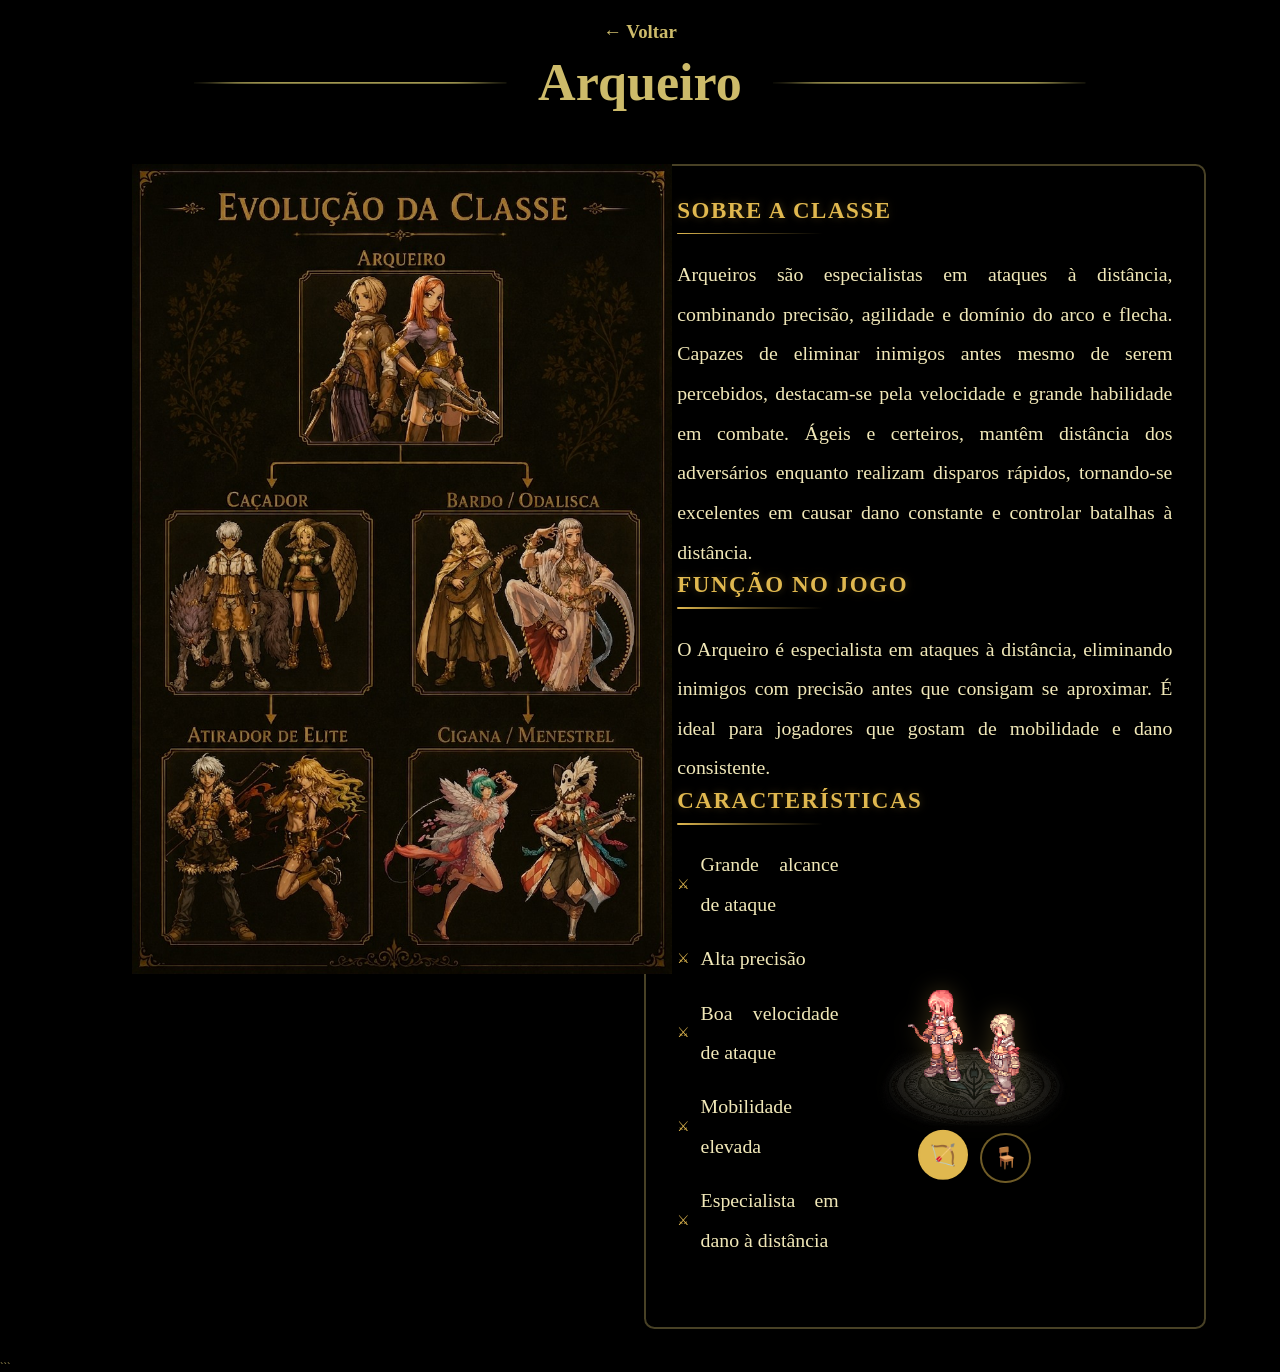
==== classes/arqueiro.html @ db2b911e "Alteração final" ====
<!DOCTYPE html>
<html lang="pt-br">
  <head>
    <meta charset="UTF-8" />
    <meta name="viewport" content="width=device-width, initial-scale=1.0" />

    <title>Arqueiro | Ragnarok Online</title>

    <link rel="stylesheet" href="../style.css" />
    <link rel="shortcut icon" href="../assets/img/favicon.ico" />
  </head>

  <body class="class-page">
    <header class="class-header">
      <a href="../index.html" class="back-button">
        ← Voltar
      </a>

      <div class="class-page-title">
        <img
          src="../assets/img/tracejado-1.png"
          alt=""
          loading="lazy"
        />

        <h1>Arqueiro</h1>

        <img
          src="../assets/img/tracejado-1.png"
          alt=""
          loading="lazy"
        />
      </div>
    </header>

    <main class="class-layout">

      <section class="class-tree class-reveal-left">
        <img
          src="../assets/img/evolution-archer.jpeg"
          alt="Árvore de evolução do Arqueiro"
        />
      </section>

      <section class="class-info">

        <div class="info-block class-reveal">
          <h2>Sobre a Classe</h2>

          <p>
Arqueiros são especialistas em ataques à distância, combinando precisão, agilidade e domínio do arco e flecha. Capazes de eliminar inimigos antes mesmo de serem percebidos, destacam-se pela velocidade e grande habilidade em combate.

Ágeis e certeiros, mantêm distância dos adversários enquanto realizam disparos rápidos, tornando-se excelentes em causar dano constante e controlar batalhas à distância.

          </p>
        </div>

        <div class="info-block class-reveal">
          <h2>Função no Jogo</h2>

          <p>
            O Arqueiro é especialista em ataques à distância,
            eliminando inimigos com precisão antes que consigam
            se aproximar. É ideal para jogadores que gostam de
            mobilidade e dano consistente.
          </p>
        </div>

        <div class="info-block class-reveal">
  <h2>Características</h2>

  <div class="characteristics-box">

    <ul>
      <li>Grande alcance de ataque</li>
      <li>Alta precisão</li>
      <li>Boa velocidade de ataque</li>
      <li>Mobilidade elevada</li>
      <li>Especialista em dano à distância</li>
    </ul>

    <div class="sprite-selector">

      <img
        src="../assets/img/sprite-archer-up.png"
        alt="Sprite do Arqueiro"
        class="class-character"
        id="classSprite"
      />

      <div class="sprite-buttons">

        <!-- EM PÉ / COMBATE -->
        <button
          class="sprite-btn active"
          data-img="../assets/img/sprite-archer-up.png"
        >
          🏹
        </button>

        <!-- SENTADO -->
        <button
          class="sprite-btn"
          data-img="../assets/img/sprite-archer-down.png"
        >
          🪑
        </button>

      </div>
    </div>

  </div>
</div>

      </section>
    </main>

    <script src="../app.js"></script>
  </body>
</html>
```
---- style.css ----
:root {
  --golden-color: #cdbb6a;
  --golden-soft: #e3d38b;
  --white: #ffffff;
  --main-font: "Cinzel", serif;
  --section-bg: url("./assets/img/fundo-sobre.png");
  --classes-bg: url("./assets/img/fundo personagens.png");
  --history-bg: url("./assets/img/Fundo 1.png");
}

* {
  margin: 0;
  padding: 0;
  box-sizing: border-box;
  scroll-behavior: smooth;
}

html {
  font-size: 65.2%;
}

body {
  font-family: var(--main-font);
  color: var(--golden-color);
  background-color: #000;
}

li,
a {
  list-style: none;
  text-decoration: none;
}

.white-text {
  color: var(--white) !important;
}

/* HERO */

.inicial {
  width: 100%;
  max-width: 100vw;
  height: 49vw;
  max-height: 100vh;
  background-attachment: fixed;
}

.capa-inicial {
  width: 100%;
  height: 100%;
  background-image: url("./assets/img/Ragnarok-Online-Wallpaper-in-2019-Wallpaper-Games-Hd-desktop.jpg");
  background-size: 100%;
  background-position: center top;
  background-repeat: no-repeat;
  position: relative;
}

/* MENU */

.menu-container {
  width: 100%;
  padding: 1.5rem 2rem;
  display: flex;
  align-items: center;
  justify-content: flex-end;
  background: linear-gradient(
    to bottom,
    rgba(0, 0, 0, 0.45),
    rgba(0, 0, 0, 0.08)
  );
  backdrop-filter: blur(4px);
}

.logo img {
  max-width: 47rem;
  margin-left: 2.5rem;
}

.menu-fast-access {
  display: flex;
  align-items: center;
  margin-left: auto;
}

.menu-options {
  display: flex;
  align-items: center;
  gap: 3rem;
  padding-right: 4rem;
}

.menu-options a {
  position: relative;
}

.menu-options a li {
  color: var(--golden-color);
  font-size: 2.8rem;
  font-weight: 700;
  letter-spacing: 0.1rem;
  transition: color 0.28s ease, text-shadow 0.28s ease, transform 0.28s ease;
}

.menu-options a li:hover {
  color: var(--white);
  text-shadow:
    0 0 0.6rem rgba(255, 255, 255, 0.55),
    0 0 1rem rgba(205, 187, 106, 0.35);
  transform: translateY(-0.2rem);
}

.menu-options a::after {
  content: "";
  position: absolute;
  left: 0;
  bottom: -0.6rem;
  width: 0%;
  height: 0.2rem;
  background: var(--golden-color);
  transition: width 0.3s ease;
}

.menu-options a:hover::after {
  width: 100%;
}

#btn-mobile {
  display: none;
}

/* HERO INFO */

.grid-inicial {
  height: 85%;
  display: grid;
  grid-template-rows: 1fr 2fr;
}

.grid-tag {
  display: flex;
  align-items: flex-end;
}
/* TITLES */

.tittle {
  width: 100%;
  display: flex;
  justify-content: center;
  align-items: center;
  padding-top: 3rem;
}

.tittle h2 {
  font-size: 5rem;
  margin-inline: 4rem;
  color: var(--golden-color);
}

.tittle img {
  width: 41rem;
  height: 0.1vh;
}

.separator img {
  width: 100%;
  height: 0.1vh;
  margin-block: 1rem;
}

/* HISTORIA */

#historia {
  width: 100%;
  background: var(--history-bg);
  background-repeat: no-repeat;
  background-size: cover;
  padding-bottom: 4rem;
}

.history-1 {
  display: flex;
  align-items: center;
}

.history-1 {
  display: flex;
  align-items: center;
  justify-content: center;
  gap: 6rem;
  padding: 3rem;
  max-width: 140rem;
  margin: 0 auto;
}
.history-1 img {
  width: 40%;
  height: 40rem;
  object-fit: cover;
  border-radius: 1rem;
  display: block;
}

.history-1 p {
  width: 40%;
  font-size: 2rem;
  line-height: 1.8;
  font-weight: bold;
  text-align: center;
}

.history-1 p {
  padding: 0;
}


/* CLASSES */

#classes {
  width: 100%;
  min-height: 100vh;
  padding-bottom: 5rem;
  background: var(--classes-bg);
  background-repeat: no-repeat;
  background-size: cover;
}

.classes-container {
  width: 100%;
  display: flex;
  justify-content: center;
  padding-inline: 2rem;
}

.classes-grid {
  width: 100%;
  max-width: 115rem;
  margin: 0 auto;
  display: grid;
  grid-template-columns: repeat(6, 1fr);
  gap: 2.5rem 2rem;
  padding-top: 2rem;
}

.class-card {
  width: 100%;
  display: flex;
  flex-direction: column;
  align-items: center;
  overflow: hidden;
  border-radius: 1rem;
  transform-style: preserve-3d;
  will-change: transform;
  transition: box-shadow 0.3s ease;
}

.class-card p {
  margin-bottom: 1rem;
  font-size: 3rem;
  font-weight: bold;
  color: var(--golden-color);
  text-align: center;
  transition: color 0.3s ease;
}

.class-card img {
  width: 100%;
  height: 35rem;
  object-fit: cover;
  display: block;
  border: 0.2rem solid rgba(205, 187, 106, 0.35);
  border-radius: 1rem;
  filter: grayscale(100%) brightness(0.78);
  transition: transform 0.25s ease, filter 0.3s ease, box-shadow 0.3s ease;
}

.class-card:hover {
  box-shadow: 0 1rem 2.2rem rgba(0, 0, 0, 0.28);
}

.class-card:hover p {
  color: var(--golden-soft);
}

.class-card:hover img {
  filter: grayscale(0%) brightness(1);
  box-shadow: 0 0 1.2rem rgba(205, 187, 106, 0.18);
}

/* 3 em cima */
.class-card:nth-child(1) {
  grid-column: 1 / 3;
}

.class-card:nth-child(2) {
  grid-column: 3 / 5;
}

.class-card:nth-child(3) {
  grid-column: 5 / 7;
}

/* 3 embaixo */
.class-card:nth-child(4) {
  grid-column: 1 / 3;
}

.class-card:nth-child(5) {
  grid-column: 3 / 5;
}

.class-card:nth-child(6) {
  grid-column: 5 / 7;
}


/* MUNDO */

#mundo {
  width: 100%;
  min-height: 100vh;
  padding-bottom: 5rem;
  background: var(--section-bg);
  background-repeat: no-repeat;
  background-size: cover;
}

.world-intro {
  width: 100%;
  max-width: 110rem;
  margin: 0 auto;
  padding: 3rem 2rem 1rem;
}

.world-intro p {
  font-size: 2rem;
  line-height: 1.7;
  font-weight: bold;
  text-align: center;
}

.world-grid {
  width: 100%;
  max-width: 145rem;
  margin: 0 auto;
  padding: 3rem 2rem 0;
  display: grid;
  grid-template-columns: repeat(2, 1fr);
  gap: 3rem;
}

.world-card {
  border-radius: 1rem;
  overflow: hidden;
  background: transparent;
  transition: all 0.3s ease;
  width: 90%;
  
}

/* luz suave lateral */
.world-card::after {
   opacity: 1;
  content: "";
  position: absolute;
  inset: 0;
  background: linear-gradient(
    120deg,
    transparent 60%,
    rgba(255, 255, 255, 0.08),
    transparent
  );
  opacity: 0;
  transition: 0.4s;
  pointer-events: none;
}
.world-card:hover {
  transform: translateY(-2px);
  transform: scale(1.03);
}

.world-card img {
  width: 100%;
  height: 28rem; /* ou 26rem se quiser menor */
  object-fit: cover;
  border-radius: 0.8rem;
  transition: transform 0.4s ease;
}

.world-card-content {
  padding: 2rem;
}

.world-card-content h3 {
  font-size: 2.8rem;
  margin-bottom: 1.2rem;
  text-align: center;
}

.world-card-content p {
  font-size: 1.8rem;
  line-height: 1.7;
  font-weight: bold;
  text-align: center;
}

/* SCREENSHOTS */

#wallpapers {
  width: 100%;
  min-height: 0;
  padding-bottom: 4rem;
  background: var(--section-bg);
  background-repeat: no-repeat;
  background-size: cover;
}

#slider {
  width: 100%;
  max-width: 100vw;
  height: 43vw;
  position: relative;
  overflow: hidden;
  padding-top: 1.3rem;
  isolation: isolate;
}

#slider img {
  position: absolute;
  inset: 0;
  width: 100%;
  height: 100%;
  object-fit: cover;

  opacity: 0;
  transform: scale(1.1);
  filter: brightness(0.9) saturate(1.05);

  transition:
    opacity 0.8s ease,
    transform 4s ease,
    filter 0.8s ease;
}

#slider img.selected {
  opacity: 1;
  transform: scale(1);
  filter: brightness(1) saturate(1.1);
}

.slider-fx {
  position: absolute;
  inset: 0;
  z-index: 3;
  pointer-events: none;
  opacity: 0;
}

#slider.glitch .slider-fx {
  opacity: 1;
  animation: gamerFlash 0.45s ease;
}

#slider.glitch .slider-fx::before,
#slider.glitch .slider-fx::after {
  content: "";
  position: absolute;
  inset: 0;
}

#slider.glitch .slider-fx::before {
  background: radial-gradient(
    circle at center,
    rgba(255, 255, 255, 0.22) 0%,
    rgba(255, 255, 255, 0.08) 25%,
    transparent 60%
  );
  animation: softPulse 0.45s ease;
}

#slider.glitch .slider-fx::after {
  background: linear-gradient(
    110deg,
    transparent 0%,
    rgba(255, 255, 255, 0.45) 40%,
    rgba(205, 187, 106, 0.35) 50%,
    transparent 65%
  );
  transform: translateX(-120%);
  animation: energySwipe 0.55s ease;
}

@keyframes gamerFlash {
  0% {
    opacity: 0;
  }
  25% {
    opacity: 1;
  }
  100% {
    opacity: 0;
  }
}

@keyframes softPulse {
  0% {
    opacity: 0;
    transform: scale(0.96);
  }
  40% {
    opacity: 1;
    transform: scale(1);
  }
  100% {
    opacity: 0;
    transform: scale(1.03);
  }
}

@keyframes energySwipe {
  0% {
    transform: translateX(-120%);
    opacity: 0;
  }
  30% {
    opacity: 1;
  }
  100% {
    transform: translateX(120%);
    opacity: 0;
  }
}
/* FOOTER / BACK */

.back-to-top {
  position: fixed;
  right: 2rem;
  bottom: 2rem;
  width: 6rem;
  height: 6rem;
  display: flex;
  justify-content: center;
  align-items: center;
  background: var(--white);
  border-radius: 50%;
  border: 0.1rem solid rgba(205, 187, 106, 0.45);
  transition: all 250ms ease;
  z-index: 999;
  opacity: 0;
  visibility: hidden;
  transform: translateY(2rem);
}
 .back-to-top.show {
  opacity: 1;
  visibility: visible;
  transform: translateY(0);
}

.back-to-top img {
  width: 3rem;
  height: 3rem;
}

.arrow-up {
  transition: opacity 500ms ease-in-out;
}

.icone-poring {
  position: absolute;
  opacity: 0;
  transition: opacity 500ms ease-in-out;
}

footer {
  max-width: 100%;
  padding-block: 2rem;
  font-size: 2.2rem;
  font-weight: bold;
  text-align: center;
  background: var(--section-bg);
}

footer .separator img {
  max-width: 80%;
}

.hide {
  display: none;
}

/* RESPONSIVO */

@media (max-width: 1366px) {
  .logo img {
    max-width: 30rem;
  }

  .menu-options {
    gap: 2rem;
    padding-right: 2.3rem;
  }

  .menu-options a li {
    font-size: 2.4rem;
  }

  .age-tag-desc {
    gap: 1rem;
  }

  .group-age li {
    font-size: 2rem;
  }

  .history-1 p,
  .history-2 p,
  .world-intro p {
    font-size: 1.8rem;
  }

  .class-card p {
    font-size: 2.6rem;
  }

  .world-card-content h3 {
    font-size: 2.4rem;
  }

  .world-card-content p {
    font-size: 1.7rem;
  }
}

@media (max-width: 1100px) {
  .inicial {
    min-height: 100vh;
  }

  .capa-inicial {
    background: url("./assets/img/mobile-background 2.png");
    background-size: cover;
    background-position: center;
    background-repeat: no-repeat;
  }

  .group-age {
    padding-top: 3rem;
  }

  .menu-options {
    gap: 2rem;
    padding-right: 1.2rem;
  }

  .menu-options a li {
    font-size: 2rem;
  }

  .history-1,
  .history-2 {
    padding: 0;
    flex-direction: column;
  }

  .history-1 img,
  .history-2 img {
    width: 100%;
    padding-inline: 1.2rem;
  }

  .history-1 p,
  .history-2 p {
    width: 100%;
    padding-block: 1rem;
  }

  .history-2 {
    flex-direction: column-reverse;
  }

  .classes-grid {
    max-width: 90rem;
    gap: 2rem 1.5rem;
  }

  .world-grid {
    grid-template-columns: 1fr;
  }
}

@media (max-width: 900px) {
  .inicial {
    min-height: 96vh;
  }

  .capa-inicial {
    background-repeat: no-repeat;
    background-size: cover;
    background-position: center center;
  }

  .menu-container {
    justify-content: space-between;
  }

  .menu-options {
    position: absolute;
    top: 7.7rem;
    right: 0;
    width: 100%;
    height: 0;
    display: block;
    visibility: hidden;
    overflow-y: hidden;
    background-color: rgba(0, 0, 0, 0.88);
    transition: 0.3s;
    z-index: 200;
    padding-right: 0;
  }

  .menu-options a {
    display: none;
  }

  .menu-options a::after {
    display: none;
  }

  #btn-mobile {
    display: block;
    margin-right: 1.5rem;
    border: none;
    background-color: transparent;
  }

  .rat-icon-menu {
    width: 3.7rem;
    height: 3.7rem;
    border: none;
    border-radius: 1.5rem;
  }

  .menu-options.mobile-ativo {
    height: calc(100vh - 7.7rem);
    display: flex;
    flex-direction: column;
    justify-content: center;
    gap: 6rem;
    padding-bottom: 7.2rem;
    visibility: visible;
    overflow-y: auto;
  }

  .menu-options.mobile-ativo a {
    width: 100%;
    display: flex;
    justify-content: center;
    align-items: center;
  }

  .menu-options.mobile-ativo a li {
    font-size: 2.8rem;
  }

  .age-img {
    padding-top: 1rem;
  }

  .age-img img {
    width: 9rem;
    height: 9rem;
  }

  .age-info-group {
    display: none;
  }

  .classes-grid {
    grid-template-columns: 1fr;
    max-width: 32rem;
  }

.class-card:nth-child(1),
.class-card:nth-child(2),
.class-card:nth-child(3),
.class-card:nth-child(4),
.class-card:nth-child(5),
.class-card:nth-child(6) {
  grid-column: auto;
}

  .world-card img {
    height: 24rem;
  }
}

@media (max-width: 700px) {
  .inicial {
    min-height: 80vh;
  }

  .menu-options.mobile-ativo a li {
    font-size: 2.5rem;
  }

  .world-intro p,
  .world-card-content p {
    font-size: 1.6rem;
  }

  .world-card-content h3 {
    font-size: 2.2rem;
  }

  .class-card img {
    height: 30rem;
  }
}

@media (max-width: 520px) {
  .inicial {
    min-height: 55vh;
  }

  .capa-inicial {
    background-size: cover;
    max-height: 60vh;
  }

  .menu-options.mobile-ativo a li {
    font-size: 2.5rem;
  }

  .logo img {
    margin: 0;
    padding-left: 1.2rem;
    max-width: 25rem;
  }

  .tittle {
    flex-direction: column;
    padding-block: 1rem;
  }

  .tittle h2 {
    font-size: 3.6rem;
  }

  .tittle img {
    width: 18rem;
  }

  .class-card img {
    height: 26rem;
    max-width: 91%;
  }

  #wallpapers .tittle {
    flex-direction: column;
  }

  .history-1 p,
  .history-2 p {
    font-size: 1.6rem;
  }

  .world-card img {
    height: 20rem;
  }
}
/* REVEAL ON SCROLL */

.reveal {
  opacity: 0;
  transform: translateY(60px);
  transition: opacity 0.7s ease, transform 0.7s ease;
}

.reveal-left {
  opacity: 0;
  transform: translateX(-60px);
  transition: opacity 0.7s ease, transform 0.7s ease;
}

.reveal-right {
  opacity: 0;
  transform: translateX(60px);
  transition: opacity 0.7s ease, transform 0.7s ease;
}

.reveal-visible {
  opacity: 1;
  transform: translate(0, 0);
}
.petals {
  position: absolute;
  inset: 0;
  pointer-events: none;
  overflow: hidden;
  z-index: 2;
}

.petal {
  position: absolute;
  top: -40px;
  width: 18px;
  height: 12px;
  background: radial-gradient(circle at 30% 30%, #ffd6e7, #f7a8c4 70%, #e889aa);
  border-radius: 70% 30% 70% 30%;
  opacity: 0.85;
  filter: blur(0.2px);
  animation-name: fallPetal;
  animation-timing-function: linear;
  animation-iteration-count: infinite;
}

@keyframes fallPetal {
  0% {
    transform: translate3d(0, -40px, 0) rotate(0deg);
    opacity: 0;
  }

  10% {
    opacity: 0.9;
  }

  100% {
    transform: translate3d(120px, 110vh, 0) rotate(360deg);
    opacity: 0.2;
  }
}

/* PÁGINA DAS CLASSES */

.class-page {
  min-height: 100vh;
  background: #000;
  color: var(--golden-color);
}

.class-header {
  padding: 2rem 4rem;
  text-align: center;
}

.class-header h1 {
  font-size: 5rem;
  margin-top: 1rem;
}

.back-button {
  color: var(--golden-color);
  font-size: 1.8rem;
  font-weight: bold;
}

.class-layout {
  display: grid;
  grid-template-columns: 46% 42%;
  justify-content: center;
  padding: 3rem 2rem;
  align-items: stretch;
  gap: 4rem;
}

.class-tree {
  flex: 1.15;
}

.class-tree img {
  width: 115%;
  max-width: none;
  height: 90vh;
  object-fit: contain;
  display: block;
}

.class-info {
  background: rgba(0, 0, 0, 0.7);
  border: 0.2rem solid rgba(205, 187, 106, 0.35);
  border-radius: 1rem;
  padding: 3rem;
  margin-left: -4rem;

  height: 82vh;
  overflow: hidden;
}

.class-info h2 {
  font-size: 2.2rem;
  color: #e0b84f;
  text-transform: uppercase;
  letter-spacing: 0.15rem;
  margin-bottom: 2rem;
  padding-bottom: 1rem;
  position: relative;

  text-shadow:
    0 0 0.8rem rgba(224, 184, 79, 0.25),
    0 0 1.6rem rgba(224, 184, 79, 0.12);
}

.class-info h2::after {
  content: "";
  position: absolute;
  left: 0;
  bottom: 0;

  width: 14rem;
  height: 0.15rem;

  background: linear-gradient(
    90deg,
    #e0b84f,
    rgba(224, 184, 79, 0.4),
    transparent
  );

  border-radius: 999px;
}

.class-info ul {
  list-style: none;
  padding-left: 0;
  margin-left: 0;
}

.class-info li {
  display: flex;
  align-items: center;
  gap: 1rem;
  margin-bottom: 1.4rem;
  margin-left: -2rem;}

.class-info li::before {
  content: "⚔";
  color: #e0b84f;
  font-size: 1.3rem;
  font-family: "Times New Roman", serif;
  line-height: 1;
}


.class-info p,
.class-info li {
  font-size: 1.90rem;
  line-height: 2;
  color: #f1e8b8;
  text-align: justify;
  text-justify: inter-word;
  hyphens: auto;
}

.class-info ul {
  margin-left: 2rem;
  margin-bottom: 2rem;
}

/* RESPONSIVO */
@media (max-width: 900px) {
.class-layout {
  display: grid;
  grid-template-columns: 42% 48%;
  gap: 4rem;
  align-items: start;
  justify-content: center;
  padding: 2rem 4rem 5rem;
}

.class-tree {
  width: 100%;
}

.class-tree img {
  width: 100%;
  height: 82vh;
  object-fit: contain;
  display: block;
}

.class-info {
  height: 82vh;
  overflow: hidden;
  margin-left: 0;
}

  .class-header h1 {
    font-size: 4rem;
  }

.class-info h2 {
  font-size: 3rem;
}

.class-info p,
.class-info li {
  font-size: 1.75rem;
  line-height: 1.85;
  color: #f1e8b8;
}
}
.class-page-title {
  width: 100%;
  display: flex;
  align-items: center;
  justify-content: center;
  gap: 3rem;
  padding-top: 1rem;
}

.class-page-title h1 {
  font-size: 5rem;
  margin: 0;
  color: var(--golden-color);
}

.class-page-title img {
  width: 30rem;
  height: auto;
  object-fit: contain;
}
.class-reveal {
  opacity: 0;
  transform: translateY(40px);
  transition: all 0.8s ease;
}

.class-reveal.class-reveal-visible {
  opacity: 1;
  transform: translateY(0);
}
.class-reveal-left {
  opacity: 0;
  transform: translateX(-80px);
  transition: opacity 0.8s ease, transform 0.8s ease;
}

.class-reveal-left.class-reveal-visible {
  opacity: 1;
  transform: translateX(0);
}
.class-info {
  min-height: 82vh !important;
  height: auto !important;
  max-height: none !important;
  overflow: visible !important;
}
/* SPRITE INTERATIVO */

.characteristics-box {
  display: flex;
  align-items: center;
  gap: 2rem;
}

.characteristics-box ul {
  flex: 1;
}

.sprite-selector {
  display: flex;
  flex-direction: column;
  align-items: center;

  margin-right: 8rem; /* puxa para esquerda */
}

.class-character {
  width: 22rem;
  height: auto;
  object-fit: contain;
  filter: drop-shadow(0 0 1rem rgba(224, 184, 79, 0.25));
  transition: transform 0.3s ease, opacity 0.25s ease;
}

.class-character:hover {
  transform: scale(1.05);
}

.sprite-buttons {
  display: flex;
  gap: 1.2rem;
}

.sprite-btn {
  width: 4.8rem;
  height: 4.8rem;
  border-radius: 50%;
  border: 0.2rem solid rgba(224, 184, 79, 0.5);
  background: rgba(0, 0, 0, 0.75);
  color: #e0b84f;
  font-size: 2rem;
  cursor: pointer;
  transition: 0.3s ease;
}

.sprite-btn:hover,
.sprite-btn.active {
  background: #e0b84f;
  color: #000;
  transform: translateY(-0.3rem);
}
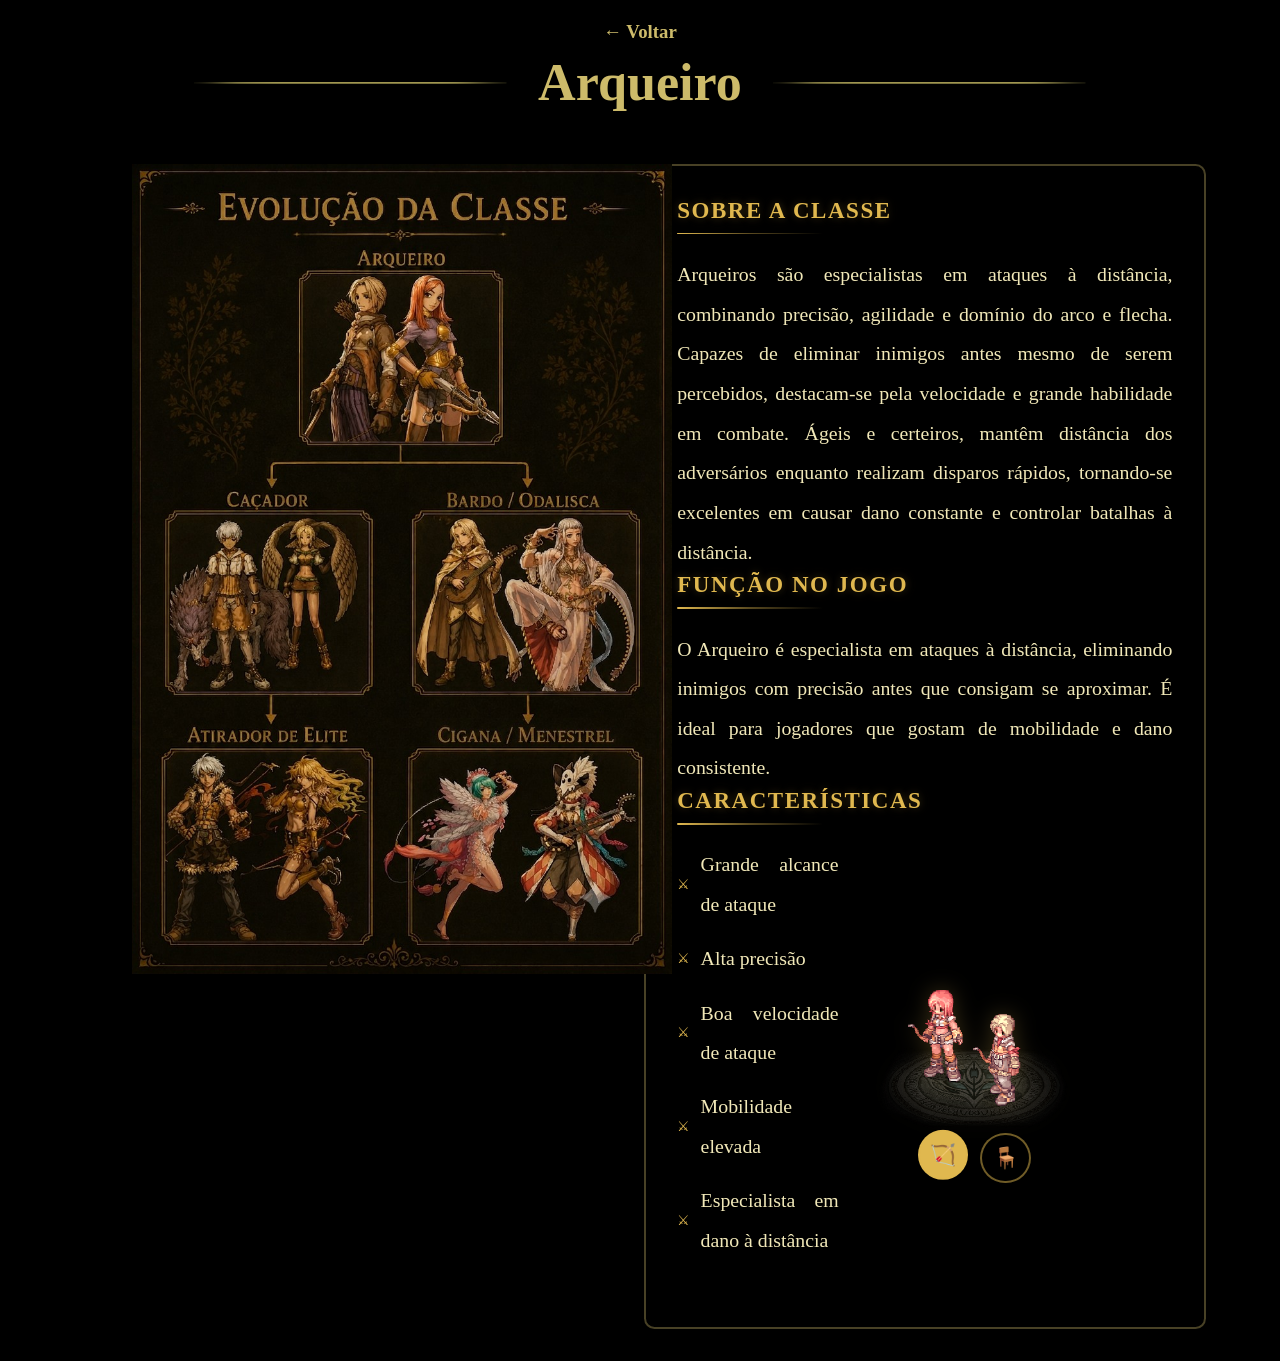
==== commit 765d57f5: "Finalizado e revisado" ====
--- a/classes/arqueiro.html
+++ b/classes/arqueiro.html
@@ -118,5 +118,4 @@
 
     <script src="../app.js"></script>
   </body>
-</html>
-```
+</html>
--- a/style.css
+++ b/style.css
@@ -23,6 +23,8 @@
   font-family: var(--main-font);
   color: var(--golden-color);
   background-color: #000;
+   caret-color: transparent;
+  
 }
 
 li,
@@ -39,22 +41,38 @@
 
 .inicial {
   width: 100%;
-  max-width: 100vw;
-  height: 49vw;
-  max-height: 100vh;
-  background-attachment: fixed;
+  overflow: hidden;
+  position: relative;
 }
 
 .capa-inicial {
   width: 100%;
-  height: 100%;
+  height: 100vh;
+
   background-image: url("./assets/img/Ragnarok-Online-Wallpaper-in-2019-Wallpaper-Games-Hd-desktop.jpg");
-  background-size: 100%;
+  background-size: cover;
+  background-repeat: no-repeat;
   background-position: center top;
-  background-repeat: no-repeat;
-  position: relative;
-}
-
+}
+
+/* MOBILE */
+@media (max-width: 768px) {
+  .capa-inicial {
+    height: 65vh;
+
+    /* move a imagem */
+    background-position: 35% top;
+  }
+}
+
+@media (max-width: 480px) {
+  .capa-inicial {
+    height: 58vh;
+
+    /* enquadramento do celular */
+    background-position: 38% top;
+  }
+}
 /* MENU */
 
 .menu-container {
@@ -630,16 +648,6 @@
 }
 
 @media (max-width: 1100px) {
-  .inicial {
-    min-height: 100vh;
-  }
-
-  .capa-inicial {
-    background: url("./assets/img/mobile-background 2.png");
-    background-size: cover;
-    background-position: center;
-    background-repeat: no-repeat;
-  }
 
   .group-age {
     padding-top: 3rem;
@@ -1198,3 +1206,197 @@
   color: #000;
   transform: translateY(-0.3rem);
 }
+/* =========================
+   RESPONSIVIDADE MOBILE
+========================= */
+
+@media screen and (max-width: 768px) {
+
+  /* layout vertical */
+  .class-layout {
+    display: flex;
+    flex-direction: column;
+    align-items: center;
+    gap: 2rem;
+    padding: 1rem;
+  }
+
+  /* imagem da evolução */
+  .class-tree {
+    width: 100%;
+    display: flex;
+    justify-content: center;
+  }
+
+  .class-tree img {
+    width: 95%;
+    max-width: 420px;
+    height: auto;
+  }
+
+  /* bloco direito */
+  .class-info {
+    width: 100%;
+    max-width: 100%;
+  }
+
+  .info-block {
+    width: 100%;
+    padding: 1.5rem;
+    box-sizing: border-box;
+  }
+
+  /* título principal */
+  .class-page-title h1 {
+    font-size: 2.3rem;
+    text-align: center;
+  }
+
+  /* títulos internos */
+  .info-block h2 {
+    font-size: 1.8rem;
+  }
+
+  /* texto */
+  .class-info p {
+    font-size: 1rem;
+    line-height: 1.8;
+    text-align: justify;
+  }
+
+  /* lista */
+  .class-info li {
+    font-size: 1rem;
+    line-height: 1.8;
+  }
+
+  /* sprite + lista */
+  .characteristics-box {
+    display: flex;
+    flex-direction: column;
+    align-items: center;
+    gap: 1.5rem;
+  }
+
+  /* sprite */
+  .sprite-selector {
+    width: 100%;
+    display: flex;
+    flex-direction: column;
+    align-items: center;
+  }
+
+  .class-character {
+    width: 180px;
+    max-width: 100%;
+  }
+
+  /* botões sprite */
+  .sprite-buttons {
+    display: flex;
+    gap: 12px;
+    justify-content: center;
+    flex-wrap: wrap;
+  }
+
+  .sprite-btn {
+    width: 45px;
+    height: 45px;
+    font-size: 1rem;
+  }
+
+  /* tracejado do título */
+  .class-page-title img {
+    width: 90px;
+  }
+}
+
+/* HERO MOBILE */
+
+@media (max-width: 768px) {
+  .inicial {
+    height: 56.25vw;
+    min-height: 0;
+    max-height: none;
+  }
+
+  .capa-inicial {
+    height: 100%;
+    background-image: url("./assets/img/Ragnarok-Online-Wallpaper-in-2019-Wallpaper-Games-Hd-desktop.jpg") !important;
+    background-size: 100% auto !important;
+    background-position: center top !important;
+    background-repeat: no-repeat !important;
+  }
+}
+
+/* =========================
+   MENU MOBILE IGUAL AO DESKTOP
+========================= */
+
+@media (max-width: 900px) {
+  .menu-container {
+    justify-content: center;
+    padding: 1rem;
+  }
+
+  .menu-fast-access {
+    width: 100%;
+    justify-content: center;
+    margin-left: 0;
+  }
+
+  #btn-mobile {
+    display: none !important;
+  }
+
+  .rat-icon-menu {
+    display: none;
+  }
+
+  .menu-options {
+    position: static !important;
+    width: auto !important;
+    height: auto !important;
+    visibility: visible !important;
+    overflow: visible !important;
+
+    display: flex !important;
+    flex-direction: row !important;
+    align-items: center;
+    justify-content: center;
+
+    gap: 1.5rem;
+    padding-right: 0;
+
+    background: transparent !important;
+  }
+
+  .menu-options a {
+    display: block !important;
+  }
+
+  .menu-options a::after {
+    display: none;
+  }
+
+  .menu-options a li {
+    font-size: 1.5rem;
+    white-space: nowrap;
+  }
+
+  .menu-options.mobile-ativo {
+    height: auto !important;
+    padding-bottom: 0 !important;
+    gap: 1.5rem !important;
+  }
+}
+
+@media (max-width: 520px) {
+  .menu-options {
+    gap: 1rem;
+  }
+
+  .menu-options a li {
+    font-size: 1.2rem;
+  }
+}
